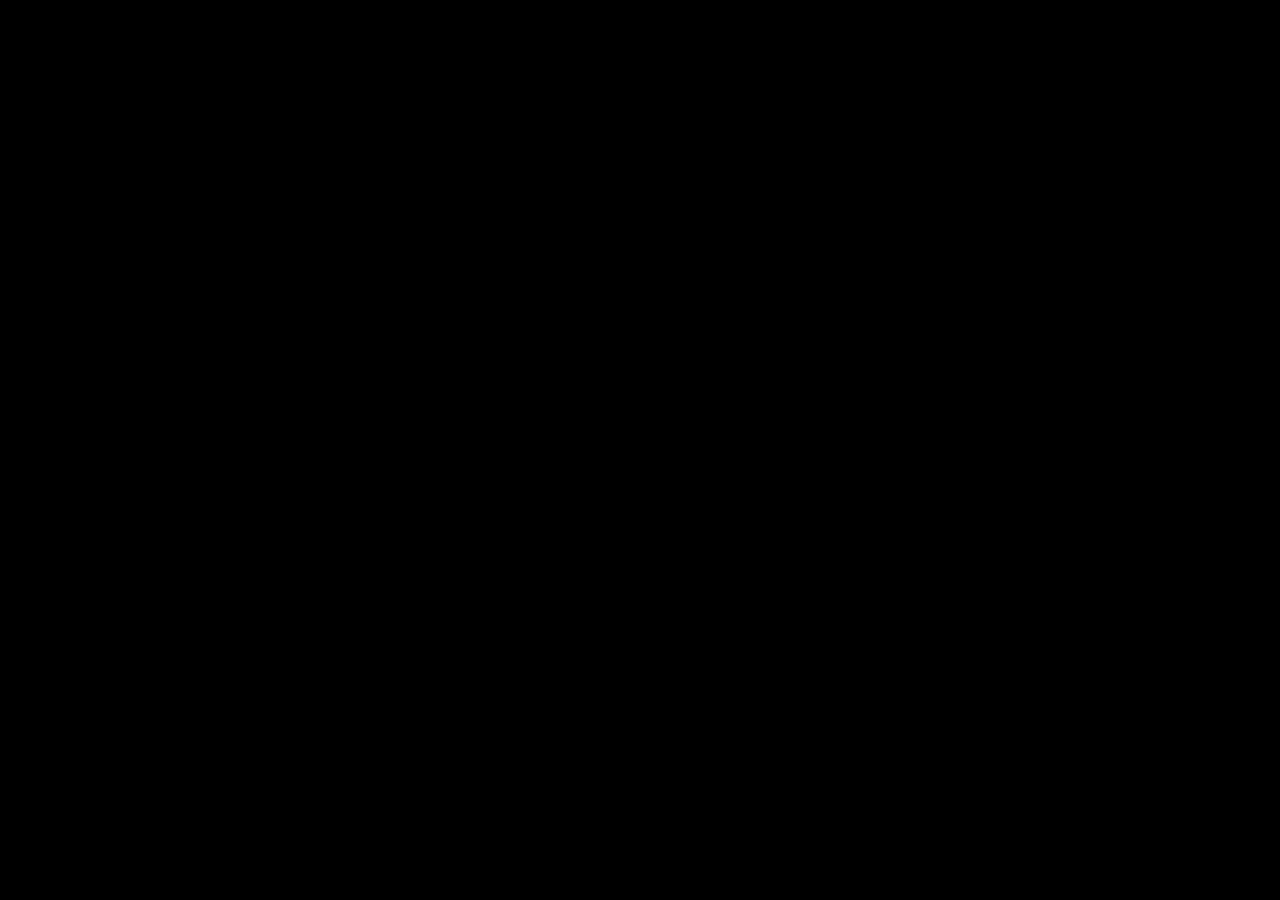
==== index.html @ edc9443f "Add initial HTML structure and canvas setup" ====
<!DOCTYPE html>
<html lang="en">
<head>
  <meta charset="UTF-8" />
  <title>Living Orb</title>
  <style>
    html, body {
      margin: 0;
      padding: 0;
      overflow: hidden;
      height: 100%;
      background: #000;
    }

    canvas {
      display: block;
    }
  </style>
</head>
<body>
<canvas id="c"></canvas>

<script>
const canvas = document.getElementById("c");
const ctx = canvas.getContext("2d");

let w, h;
function resize() {
  w = canvas.width = window.innerWidth;
  h = canvas.height = window.innerHeight;
}
window.addEventListener("resize", resize);
resize();

// Mouse
const mouse = { x: w / 2, y: h / 2, down: false };
window.addEventListener("mousemove", e => {
  mouse.x = e.clientX;
  mouse.y = e.clientY;
});
window.addEventListener("mousedown", () => mouse.down = true);
window.addEventListener("mouseup", () => mouse.down = false);

// Particles (sparkles)
const particles = Array.from({ length: 250 }, () => ({
  x: Math.random() * w,
  y: Math.random() * h,
  r: Math.random() * 2 + 0.5,
  vx: (Math.random() - 0.5) * 0.3,
  vy: (Math.random() - 0.5) * 0.3,
  a: Math.random()
}));

let t = 0;

funct
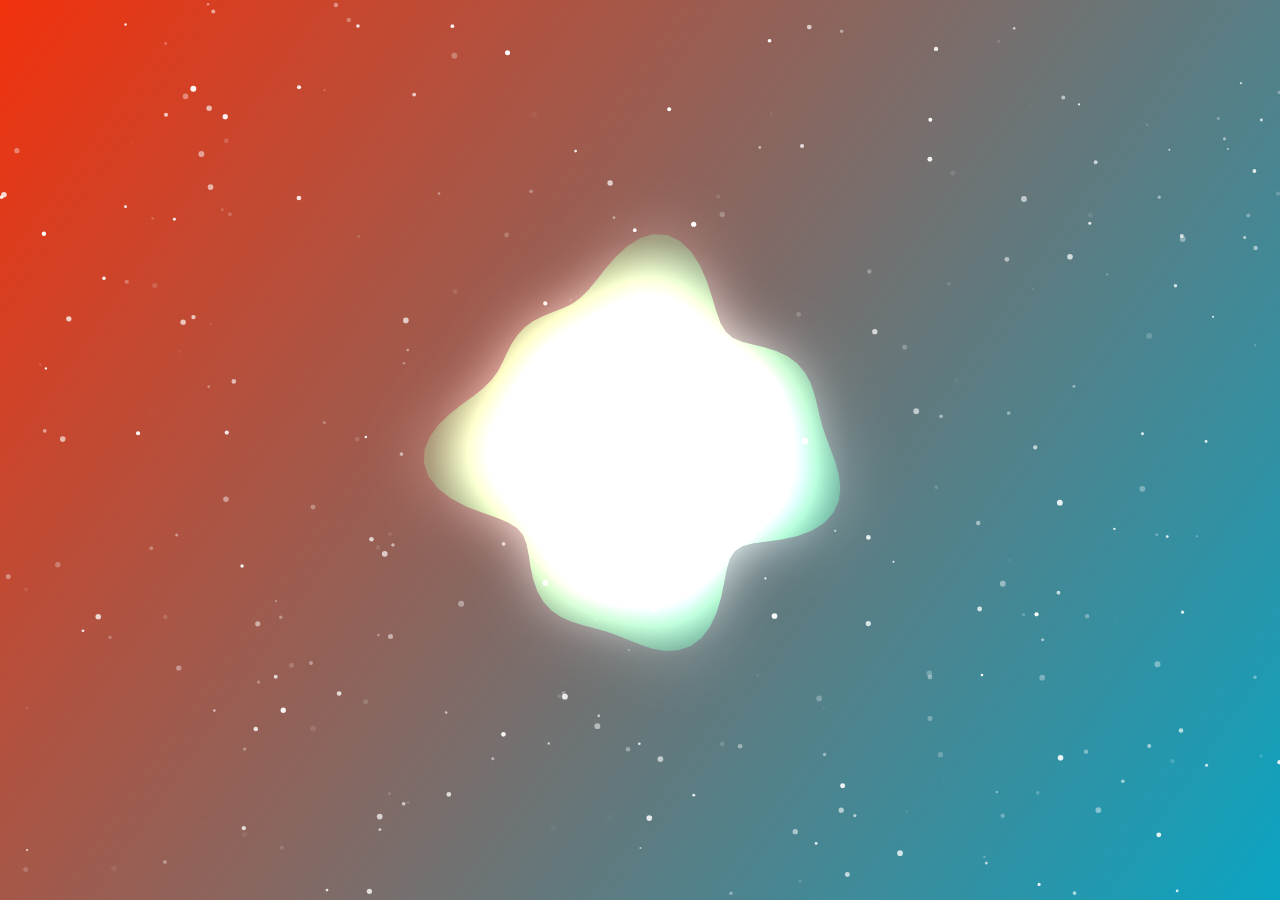
==== commit ffb92b2b: "Add initial HTML structure for Living Orb project" ====
--- a/index.html
+++ b/index.html
@@ -1,56 +1,144 @@
 <!DOCTYPE html>
 <html lang="en">
 <head>
-  <meta charset="UTF-8" />
-  <title>Living Orb</title>
-  <style>
-    html, body {
-      margin: 0;
-      padding: 0;
-      overflow: hidden;
-      height: 100%;
-      background: #000;
-    }
+<meta charset="UTF-8" />
+<title>Living Orb</title>
 
-    canvas {
-      display: block;
-    }
-  </style>
+<style>
+  html, body {
+    margin: 0;
+    padding: 0;
+    width: 100%;
+    height: 100%;
+    overflow: hidden;
+    background: black;
+  }
+
+  canvas {
+    display: block;
+  }
+</style>
 </head>
+
 <body>
-<canvas id="c"></canvas>
+<canvas id="canvas"></canvas>
 
 <script>
-const canvas = document.getElementById("c");
+const canvas = document.getElementById("canvas");
 const ctx = canvas.getContext("2d");
 
-let w, h;
 function resize() {
-  w = canvas.width = window.innerWidth;
-  h = canvas.height = window.innerHeight;
+  canvas.width = window.innerWidth;
+  canvas.height = window.innerHeight;
 }
 window.addEventListener("resize", resize);
 resize();
 
 // Mouse
-const mouse = { x: w / 2, y: h / 2, down: false };
+const mouse = { x: canvas.width / 2, y: canvas.height / 2 };
 window.addEventListener("mousemove", e => {
   mouse.x = e.clientX;
   mouse.y = e.clientY;
 });
-window.addEventListener("mousedown", () => mouse.down = true);
-window.addEventListener("mouseup", () => mouse.down = false);
 
-// Particles (sparkles)
-const particles = Array.from({ length: 250 }, () => ({
-  x: Math.random() * w,
-  y: Math.random() * h,
-  r: Math.random() * 2 + 0.5,
-  vx: (Math.random() - 0.5) * 0.3,
-  vy: (Math.random() - 0.5) * 0.3,
-  a: Math.random()
+let time = 0;
+
+// Sparkles
+const sparkles = Array.from({ length: 300 }, () => ({
+  x: Math.random() * canvas.width,
+  y: Math.random() * canvas.height,
+  r: Math.random() * 2 + 1,
+  a: Math.random(),
+  vx: (Math.random() - 0.5) * 0.4,
+  vy: (Math.random() - 0.5) * 0.4
 }));
 
-let t = 0;
+function drawBackground() {
+  const g = ctx.createLinearGradient(0, 0, canvas.width, canvas.height);
+  g.addColorStop(0, `hsl(${time * 20 % 360}, 90%, 50%)`);
+  g.addColorStop(1, `hsl(${(time * 20 + 180) % 360}, 90%, 40%)`);
 
-funct
+  ctx.fillStyle = g;
+  ctx.fillRect(0, 0, canvas.width, canvas.height);
+}
+
+function drawSparkles() {
+  for (let s of sparkles) {
+    s.x += s.vx;
+    s.y += s.vy;
+
+    if (s.x < 0) s.x = canvas.width;
+    if (s.x > canvas.width) s.x = 0;
+    if (s.y < 0) s.y = canvas.height;
+    if (s.y > canvas.height) s.y = 0;
+
+    ctx.fillStyle = `rgba(255,255,255,${s.a})`;
+    ctx.beginPath();
+    ctx.arc(s.x, s.y, s.r, 0, Math.PI * 2);
+    ctx.fill();
+  }
+}
+
+function drawOrb() {
+  const cx = canvas.width / 2;
+  const cy = canvas.height / 2;
+
+  const dx = mouse.x - cx;
+  const dy = mouse.y - cy;
+  const dist = Math.sqrt(dx * dx + dy * dy);
+
+  const baseRadius = Math.min(canvas.width, canvas.height) * 0.18;
+  const pulse = Math.sin(time * 2) * 20;
+
+  ctx.save();
+  ctx.translate(cx, cy);
+  ctx.beginPath();
+
+  const points = 100;
+  for (let i = 0; i <= points; i++) {
+    const angle = (i / points) * Math.PI * 2;
+    const noise =
+      Math.sin(angle * 4 + time * 3) * 25 +
+      Math.sin(angle * 7 - time * 2) * 15;
+
+    const attraction = Math.max(0, 1 - dist / 500);
+    const r = baseRadius + pulse + noise * attraction;
+
+    const x = Math.cos(angle) * r;
+    const y = Math.sin(angle) * r;
+
+    if (i === 0) ctx.moveTo(x, y);
+    else ctx.lineTo(x, y);
+  }
+
+  ctx.closePath();
+
+  const glow = ctx.createRadialGradient(0, 0, 50, 0, 0, baseRadius * 1.3);
+  glow.addColorStop(0, `hsla(${time * 60 % 360}, 100%, 70%, 1)`);
+  glow.addColorStop(1, `hsla(${(time * 60 + 120) % 360}, 100%, 40%, 0.2)`);
+
+  ctx.globalCompositeOperation = "lighter";
+  ctx.fillStyle = glow;
+  ctx.shadowBlur = 60;
+  ctx.shadowColor = "white";
+  ctx.fill();
+  ctx.restore();
+
+  ctx.globalCompositeOperation = "source-over";
+}
+
+function animate() {
+  time += 0.01;
+
+  ctx.clearRect(0, 0, canvas.width, canvas.height);
+  drawBackground();
+  drawSparkles();
+  drawOrb();
+
+  requestAnimationFrame(animate);
+}
+
+animate();
+</script>
+</body>
+</html>
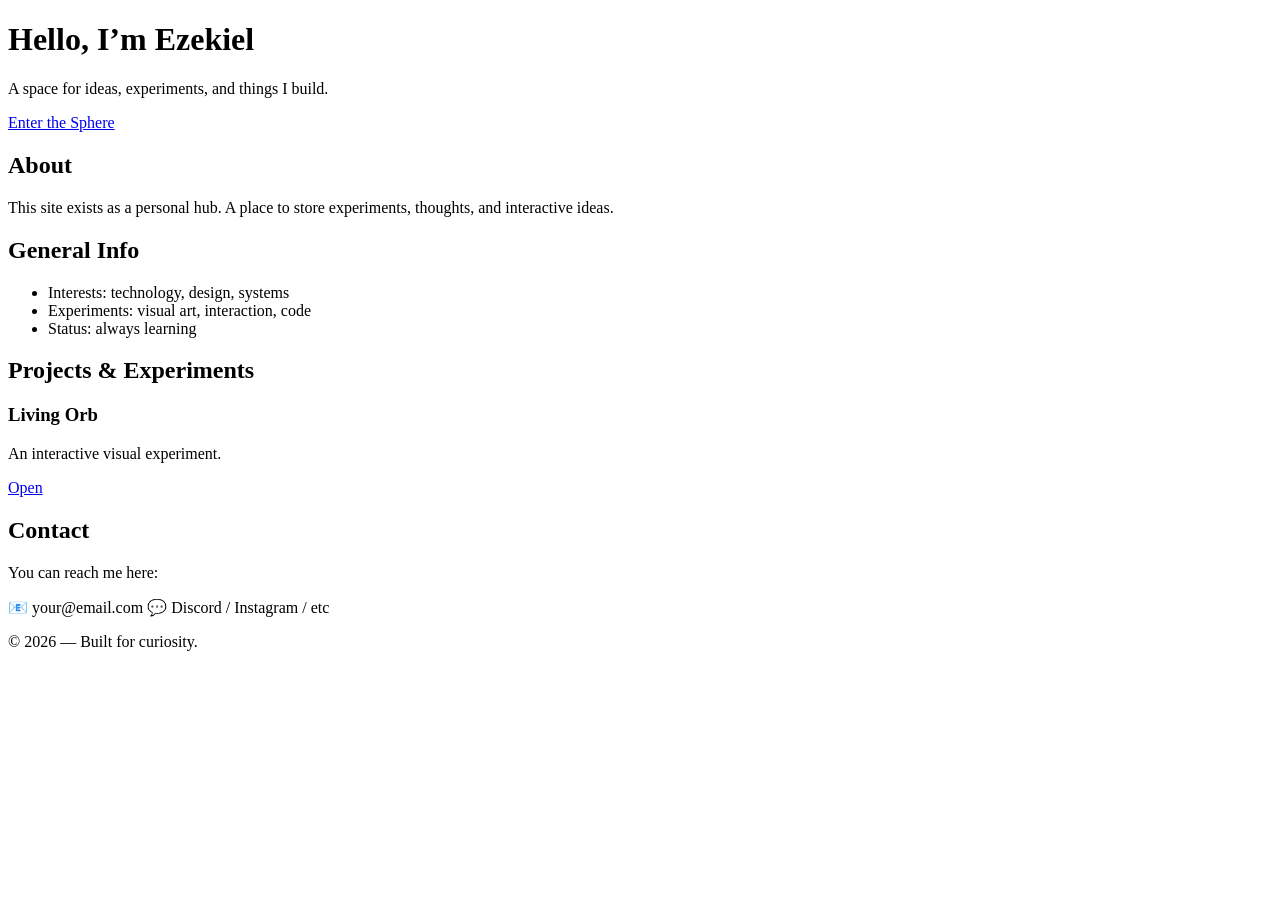
==== commit 2a2e56dc: "Add initial HTML structure for personal website" ====
--- a/index.html
+++ b/index.html
@@ -1,144 +1,58 @@
 <!DOCTYPE html>
 <html lang="en">
 <head>
-<meta charset="UTF-8" />
-<title>Living Orb</title>
+  <meta charset="UTF-8">
+  <title>Your Name</title>
+  <link rel="stylesheet" href="styles.css">
+</head>
+<body>
 
-<style>
-  html, body {
-    margin: 0;
-    padding: 0;
-    width: 100%;
-    height: 100%;
-    overflow: hidden;
-    background: black;
-  }
+<header class="hero">
+  <h1>Hello, I’m Ezekiel</h1>
+  <p>A space for ideas, experiments, and things I build.</p>
+  <a href="orb.html" class="btn">Enter the Sphere</a>
+</header>
 
-  canvas {
-    display: block;
-  }
-</style>
-</head>
+<section id="about">
+  <h2>About</h2>
+  <p>
+    This site exists as a personal hub.  
+    A place to store experiments, thoughts, and interactive ideas.
+  </p>
+</section>
 
-<body>
-<canvas id="canvas"></canvas>
+<section id="info">
+  <h2>General Info</h2>
+  <ul>
+    <li>Interests: technology, design, systems</li>
+    <li>Experiments: visual art, interaction, code</li>
+    <li>Status: always learning</li>
+  </ul>
+</section>
 
-<script>
-const canvas = document.getElementById("canvas");
-const ctx = canvas.getContext("2d");
+<section id="projects">
+  <h2>Projects & Experiments</h2>
+  <div class="card">
+    <h3>Living Orb</h3>
+    <p>An interactive visual experiment.</p>
+    <a href="orb.html">Open</a>
+  </div>
+</section>
 
-function resize() {
-  canvas.width = window.innerWidth;
-  canvas.height = window.innerHeight;
-}
-window.addEventListener("resize", resize);
-resize();
+<section id="contact">
+  <h2>Contact</h2>
+  <p>
+    You can reach me here:
+  </p>
+  <p>
+    📧 your@email.com  
+    💬 Discord / Instagram / etc
+  </p>
+</section>
 
-// Mouse
-const mouse = { x: canvas.width / 2, y: canvas.height / 2 };
-window.addEventListener("mousemove", e => {
-  mouse.x = e.clientX;
-  mouse.y = e.clientY;
-});
+<footer>
+  <p>© 2026 — Built for curiosity.</p>
+</footer>
 
-let time = 0;
-
-// Sparkles
-const sparkles = Array.from({ length: 300 }, () => ({
-  x: Math.random() * canvas.width,
-  y: Math.random() * canvas.height,
-  r: Math.random() * 2 + 1,
-  a: Math.random(),
-  vx: (Math.random() - 0.5) * 0.4,
-  vy: (Math.random() - 0.5) * 0.4
-}));
-
-function drawBackground() {
-  const g = ctx.createLinearGradient(0, 0, canvas.width, canvas.height);
-  g.addColorStop(0, `hsl(${time * 20 % 360}, 90%, 50%)`);
-  g.addColorStop(1, `hsl(${(time * 20 + 180) % 360}, 90%, 40%)`);
-
-  ctx.fillStyle = g;
-  ctx.fillRect(0, 0, canvas.width, canvas.height);
-}
-
-function drawSparkles() {
-  for (let s of sparkles) {
-    s.x += s.vx;
-    s.y += s.vy;
-
-    if (s.x < 0) s.x = canvas.width;
-    if (s.x > canvas.width) s.x = 0;
-    if (s.y < 0) s.y = canvas.height;
-    if (s.y > canvas.height) s.y = 0;
-
-    ctx.fillStyle = `rgba(255,255,255,${s.a})`;
-    ctx.beginPath();
-    ctx.arc(s.x, s.y, s.r, 0, Math.PI * 2);
-    ctx.fill();
-  }
-}
-
-function drawOrb() {
-  const cx = canvas.width / 2;
-  const cy = canvas.height / 2;
-
-  const dx = mouse.x - cx;
-  const dy = mouse.y - cy;
-  const dist = Math.sqrt(dx * dx + dy * dy);
-
-  const baseRadius = Math.min(canvas.width, canvas.height) * 0.18;
-  const pulse = Math.sin(time * 2) * 20;
-
-  ctx.save();
-  ctx.translate(cx, cy);
-  ctx.beginPath();
-
-  const points = 100;
-  for (let i = 0; i <= points; i++) {
-    const angle = (i / points) * Math.PI * 2;
-    const noise =
-      Math.sin(angle * 4 + time * 3) * 25 +
-      Math.sin(angle * 7 - time * 2) * 15;
-
-    const attraction = Math.max(0, 1 - dist / 500);
-    const r = baseRadius + pulse + noise * attraction;
-
-    const x = Math.cos(angle) * r;
-    const y = Math.sin(angle) * r;
-
-    if (i === 0) ctx.moveTo(x, y);
-    else ctx.lineTo(x, y);
-  }
-
-  ctx.closePath();
-
-  const glow = ctx.createRadialGradient(0, 0, 50, 0, 0, baseRadius * 1.3);
-  glow.addColorStop(0, `hsla(${time * 60 % 360}, 100%, 70%, 1)`);
-  glow.addColorStop(1, `hsla(${(time * 60 + 120) % 360}, 100%, 40%, 0.2)`);
-
-  ctx.globalCompositeOperation = "lighter";
-  ctx.fillStyle = glow;
-  ctx.shadowBlur = 60;
-  ctx.shadowColor = "white";
-  ctx.fill();
-  ctx.restore();
-
-  ctx.globalCompositeOperation = "source-over";
-}
-
-function animate() {
-  time += 0.01;
-
-  ctx.clearRect(0, 0, canvas.width, canvas.height);
-  drawBackground();
-  drawSparkles();
-  drawOrb();
-
-  requestAnimationFrame(animate);
-}
-
-animate();
-</script>
 </body>
 </html>
